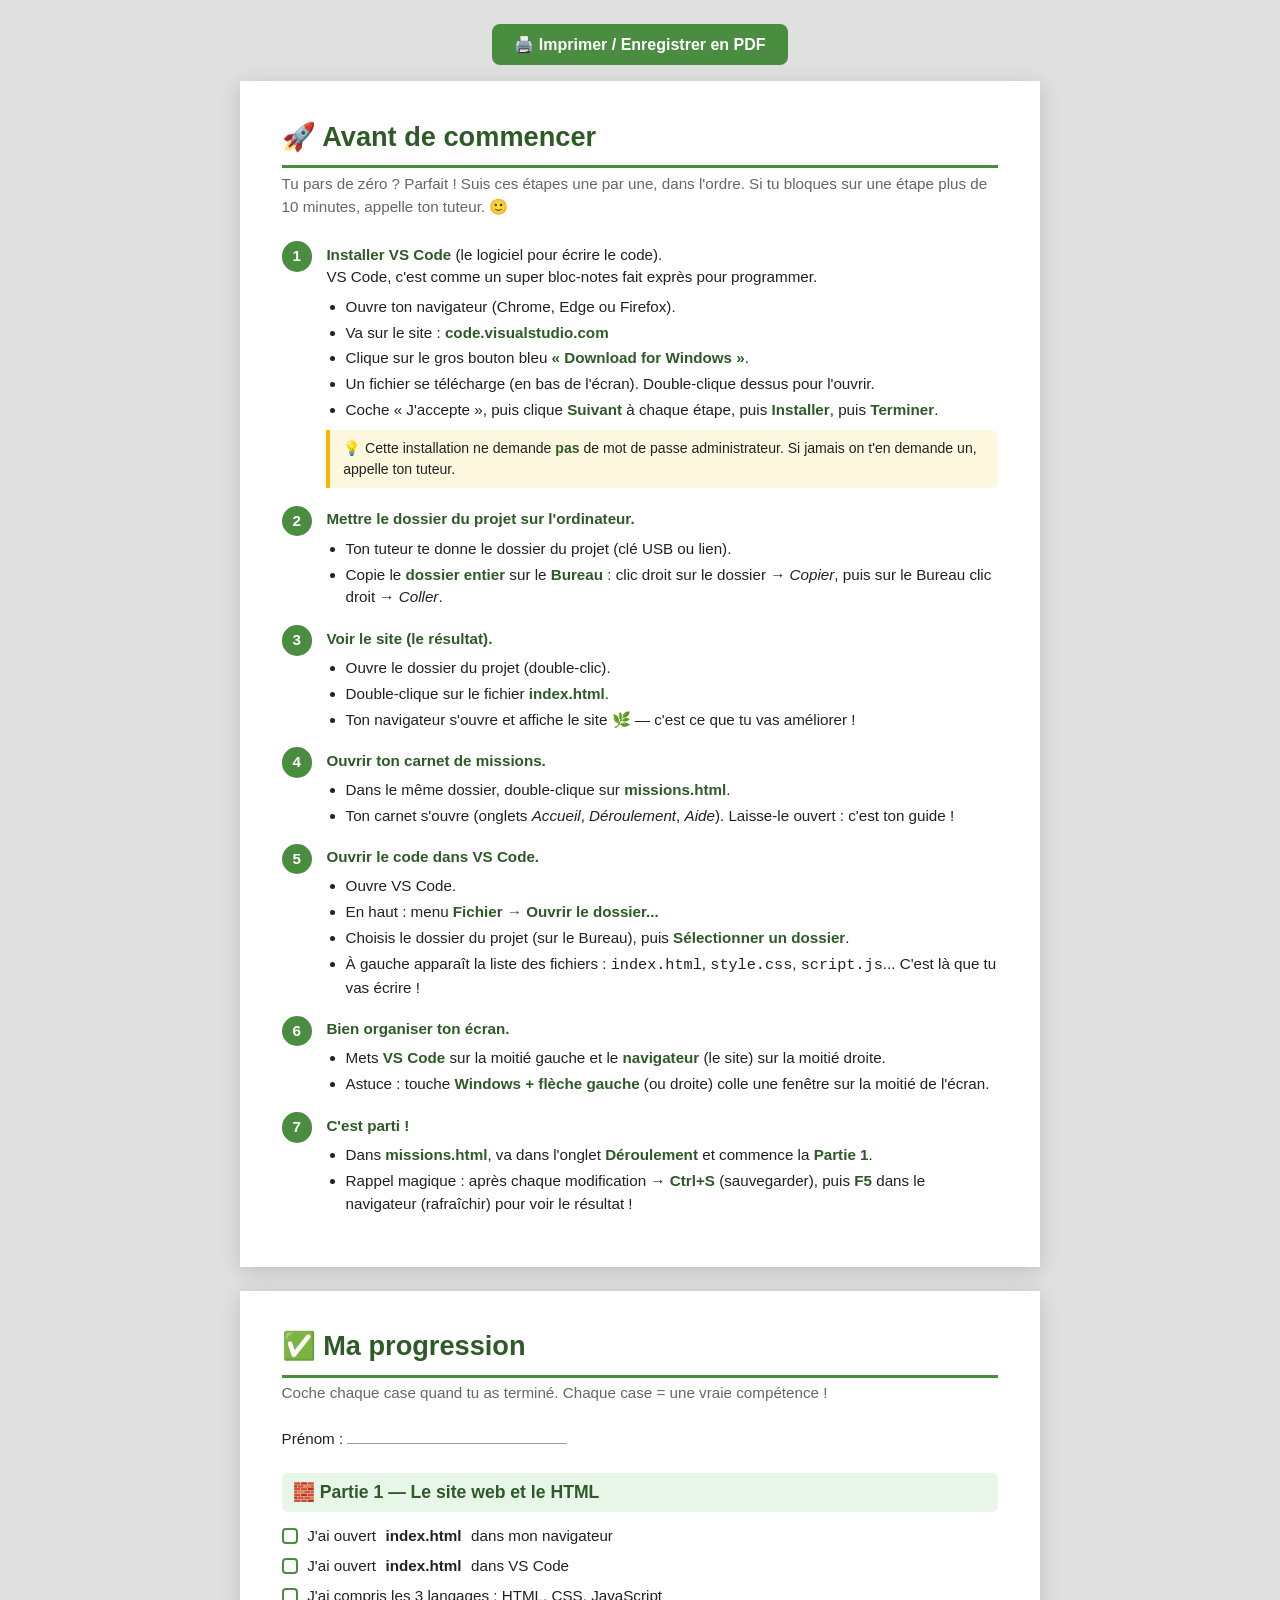
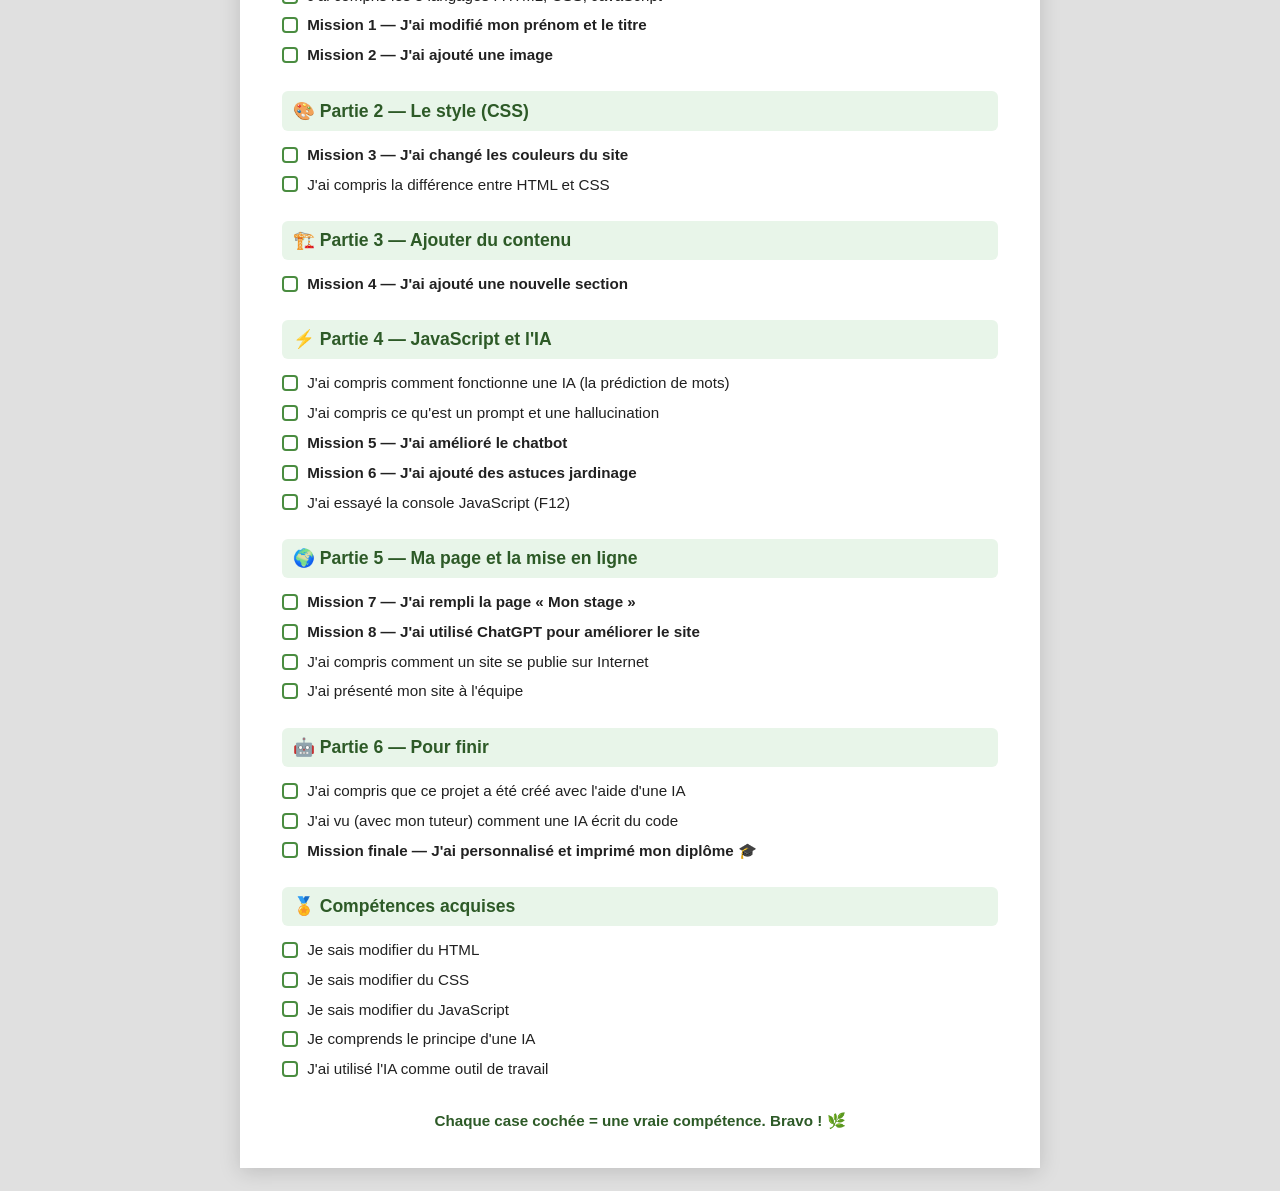
==== todo.html @ 69c8f62e "Site de stage LAJUS - version finale" ====
<!DOCTYPE html>
<html lang="fr">
<head>
  <meta charset="UTF-8" />
  <meta name="viewport" content="width=device-width, initial-scale=1.0" />
  <title>Ma progression — Stage Paysage &amp; IA</title>
  <style>
    :root {
      --vert-fonce: #2d5a27;
      --vert-moyen: #4a8c40;
      --vert-pale: #e8f5e9;
      --texte: #212121;
    }
    * { margin: 0; padding: 0; box-sizing: border-box; }
    body {
      font-family: -apple-system, "Segoe UI", Roboto, Arial, sans-serif;
      color: var(--texte);
      background: #e0e0e0;
      line-height: 1.5;
    }
    .page {
      background: #fff;
      max-width: 800px;
      margin: 1.5rem auto;
      padding: 2.2rem 2.6rem;
      box-shadow: 0 4px 20px rgba(0,0,0,0.15);
    }
    .barre-print {
      max-width: 800px;
      margin: 1.5rem auto -0.5rem;
      text-align: center;
    }
    .barre-print button {
      background: var(--vert-moyen);
      color: #fff; border: none;
      padding: 0.7rem 1.4rem; border-radius: 8px;
      font-size: 1rem; cursor: pointer; font-weight: 600;
    }
    h1 {
      color: var(--vert-fonce);
      font-size: 1.7rem;
      border-bottom: 3px solid var(--vert-moyen);
      padding-bottom: 0.5rem;
    }
    .sous-titre { color: #666; font-size: 0.95rem; margin: 0.3rem 0 1.4rem; }
    .nom-ligne { margin: 0 0 1.4rem; font-size: 0.95rem; }
    .nom-ligne span { border-bottom: 1px solid #999; display: inline-block; min-width: 220px; }
    h2 {
      color: var(--vert-fonce);
      font-size: 1.1rem;
      background: var(--vert-pale);
      padding: 0.4rem 0.7rem;
      border-radius: 6px;
      margin: 1.3rem 0 0.6rem;
    }
    ul { list-style: none; }
    li {
      display: flex; align-items: flex-start; gap: 0.6rem;
      padding: 0.22rem 0; font-size: 0.95rem;
    }
    .box {
      flex-shrink: 0;
      width: 16px; height: 16px;
      border: 2px solid var(--vert-moyen);
      border-radius: 4px;
      margin-top: 0.18rem;
    }
    li.cle { font-weight: 600; }
    .pied { margin-top: 1.6rem; text-align: center; color: var(--vert-fonce); font-weight: 600; font-size: 0.95rem; }

    /* Guide de démarrage (étapes numérotées) */
    .guide { list-style: none; counter-reset: etape; }
    .guide > li {
      counter-increment: etape;
      display: block;
      position: relative;
      padding: 0.15rem 0 0.7rem 2.8rem;
      font-size: 0.95rem;
    }
    .guide > li::before {
      content: counter(etape);
      position: absolute; left: 0; top: 0;
      width: 1.9rem; height: 1.9rem;
      background: var(--vert-moyen); color: #fff;
      border-radius: 50%;
      display: flex; align-items: center; justify-content: center;
      font-weight: 700; font-size: 0.95rem;
      -webkit-print-color-adjust: exact; print-color-adjust: exact;
    }
    .guide > li strong { color: var(--vert-fonce); }
    .guide ul { list-style: disc; margin: 0.3rem 0 0.2rem 1.2rem; }
    .guide ul li { display: list-item; padding: 0.1rem 0; gap: 0; }
    .astuce {
      background: #fff8e1; border-left: 4px solid #ffb300;
      padding: 0.5rem 0.8rem; border-radius: 0 6px 6px 0;
      margin: 0.4rem 0; font-size: 0.88rem;
      -webkit-print-color-adjust: exact; print-color-adjust: exact;
    }

    @media print {
      body { background: #fff; }
      .barre-print { display: none; }
      .page { box-shadow: none; margin: 0; max-width: none; padding: 0.5cm 1cm; }
      h2 { -webkit-print-color-adjust: exact; print-color-adjust: exact; }
      .box { -webkit-print-color-adjust: exact; print-color-adjust: exact; }
    }
    @page { size: A4; margin: 1.2cm; }
  </style>
</head>
<body>

  <div class="barre-print">
    <button onclick="window.print()">🖨️ Imprimer / Enregistrer en PDF</button>
  </div>

  <div class="page">
    <h1>🚀 Avant de commencer</h1>
    <p class="sous-titre">Tu pars de zéro ? Parfait ! Suis ces étapes une par une, dans l'ordre. Si tu bloques sur une étape plus de 10 minutes, appelle ton tuteur. 🙂</p>

    <ol class="guide">
      <li>
        <strong>Installer VS Code</strong> (le logiciel pour écrire le code).<br>
        VS Code, c'est comme un super bloc-notes fait exprès pour programmer.
        <ul>
          <li>Ouvre ton navigateur (Chrome, Edge ou Firefox).</li>
          <li>Va sur le site : <strong>code.visualstudio.com</strong></li>
          <li>Clique sur le gros bouton bleu <strong>« Download for Windows »</strong>.</li>
          <li>Un fichier se télécharge (en bas de l'écran). Double-clique dessus pour l'ouvrir.</li>
          <li>Coche « J'accepte », puis clique <strong>Suivant</strong> à chaque étape, puis <strong>Installer</strong>, puis <strong>Terminer</strong>.</li>
        </ul>
        <p class="astuce">💡 Cette installation ne demande <strong>pas</strong> de mot de passe administrateur. Si jamais on t'en demande un, appelle ton tuteur.</p>
      </li>

      <li>
        <strong>Mettre le dossier du projet sur l'ordinateur.</strong>
        <ul>
          <li>Ton tuteur te donne le dossier du projet (clé USB ou lien).</li>
          <li>Copie le <strong>dossier entier</strong> sur le <strong>Bureau</strong> : clic droit sur le dossier → <em>Copier</em>, puis sur le Bureau clic droit → <em>Coller</em>.</li>
        </ul>
      </li>

      <li>
        <strong>Voir le site (le résultat).</strong>
        <ul>
          <li>Ouvre le dossier du projet (double-clic).</li>
          <li>Double-clique sur le fichier <strong>index.html</strong>.</li>
          <li>Ton navigateur s'ouvre et affiche le site 🌿 — c'est ce que tu vas améliorer !</li>
        </ul>
      </li>

      <li>
        <strong>Ouvrir ton carnet de missions.</strong>
        <ul>
          <li>Dans le même dossier, double-clique sur <strong>missions.html</strong>.</li>
          <li>Ton carnet s'ouvre (onglets <em>Accueil</em>, <em>Déroulement</em>, <em>Aide</em>). Laisse-le ouvert : c'est ton guide !</li>
        </ul>
      </li>

      <li>
        <strong>Ouvrir le code dans VS Code.</strong>
        <ul>
          <li>Ouvre VS Code.</li>
          <li>En haut : menu <strong>Fichier → Ouvrir le dossier...</strong></li>
          <li>Choisis le dossier du projet (sur le Bureau), puis <strong>Sélectionner un dossier</strong>.</li>
          <li>À gauche apparaît la liste des fichiers : <code>index.html</code>, <code>style.css</code>, <code>script.js</code>... C'est là que tu vas écrire !</li>
        </ul>
      </li>

      <li>
        <strong>Bien organiser ton écran.</strong>
        <ul>
          <li>Mets <strong>VS Code</strong> sur la moitié gauche et le <strong>navigateur</strong> (le site) sur la moitié droite.</li>
          <li>Astuce : touche <strong>Windows + flèche gauche</strong> (ou droite) colle une fenêtre sur la moitié de l'écran.</li>
        </ul>
      </li>

      <li>
        <strong>C'est parti !</strong>
        <ul>
          <li>Dans <strong>missions.html</strong>, va dans l'onglet <strong>Déroulement</strong> et commence la <strong>Partie 1</strong>.</li>
          <li>Rappel magique : après chaque modification → <strong>Ctrl+S</strong> (sauvegarder), puis <strong>F5</strong> dans le navigateur (rafraîchir) pour voir le résultat !</li>
        </ul>
      </li>
    </ol>
  </div>

  <div class="page" style="break-before: page;">
    <h1>✅ Ma progression</h1>
    <p class="sous-titre">Coche chaque case quand tu as terminé. Chaque case = une vraie compétence !</p>
    <p class="nom-ligne">Prénom : <span></span></p>

    <h2>🧱 Partie 1 — Le site web et le HTML</h2>
    <ul>
      <li><span class="box"></span> J'ai ouvert <strong>index.html</strong> dans mon navigateur</li>
      <li><span class="box"></span> J'ai ouvert <strong>index.html</strong> dans VS Code</li>
      <li><span class="box"></span> J'ai compris les 3 langages : HTML, CSS, JavaScript</li>
      <li class="cle"><span class="box"></span> Mission 1 — J'ai modifié mon prénom et le titre</li>
      <li class="cle"><span class="box"></span> Mission 2 — J'ai ajouté une image</li>
    </ul>

    <h2>🎨 Partie 2 — Le style (CSS)</h2>
    <ul>
      <li class="cle"><span class="box"></span> Mission 3 — J'ai changé les couleurs du site</li>
      <li><span class="box"></span> J'ai compris la différence entre HTML et CSS</li>
    </ul>

    <h2>🏗️ Partie 3 — Ajouter du contenu</h2>
    <ul>
      <li class="cle"><span class="box"></span> Mission 4 — J'ai ajouté une nouvelle section</li>
    </ul>

    <h2>⚡ Partie 4 — JavaScript et l'IA</h2>
    <ul>
      <li><span class="box"></span> J'ai compris comment fonctionne une IA (la prédiction de mots)</li>
      <li><span class="box"></span> J'ai compris ce qu'est un prompt et une hallucination</li>
      <li class="cle"><span class="box"></span> Mission 5 — J'ai amélioré le chatbot</li>
      <li class="cle"><span class="box"></span> Mission 6 — J'ai ajouté des astuces jardinage</li>
      <li><span class="box"></span> J'ai essayé la console JavaScript (F12)</li>
    </ul>

    <h2>🌍 Partie 5 — Ma page et la mise en ligne</h2>
    <ul>
      <li class="cle"><span class="box"></span> Mission 7 — J'ai rempli la page « Mon stage »</li>
      <li class="cle"><span class="box"></span> Mission 8 — J'ai utilisé ChatGPT pour améliorer le site</li>
      <li><span class="box"></span> J'ai compris comment un site se publie sur Internet</li>
      <li><span class="box"></span> J'ai présenté mon site à l'équipe</li>
    </ul>

    <h2>🤖 Partie 6 — Pour finir</h2>
    <ul>
      <li><span class="box"></span> J'ai compris que ce projet a été créé avec l'aide d'une IA</li>
      <li><span class="box"></span> J'ai vu (avec mon tuteur) comment une IA écrit du code</li>
      <li class="cle"><span class="box"></span> Mission finale — J'ai personnalisé et imprimé mon diplôme 🎓</li>
    </ul>

    <h2>🏅 Compétences acquises</h2>
    <ul>
      <li><span class="box"></span> Je sais modifier du HTML</li>
      <li><span class="box"></span> Je sais modifier du CSS</li>
      <li><span class="box"></span> Je sais modifier du JavaScript</li>
      <li><span class="box"></span> Je comprends le principe d'une IA</li>
      <li><span class="box"></span> J'ai utilisé l'IA comme outil de travail</li>
    </ul>

    <p class="pied">Chaque case cochée = une vraie compétence. Bravo ! 🌿</p>
  </div>

</body>
</html>
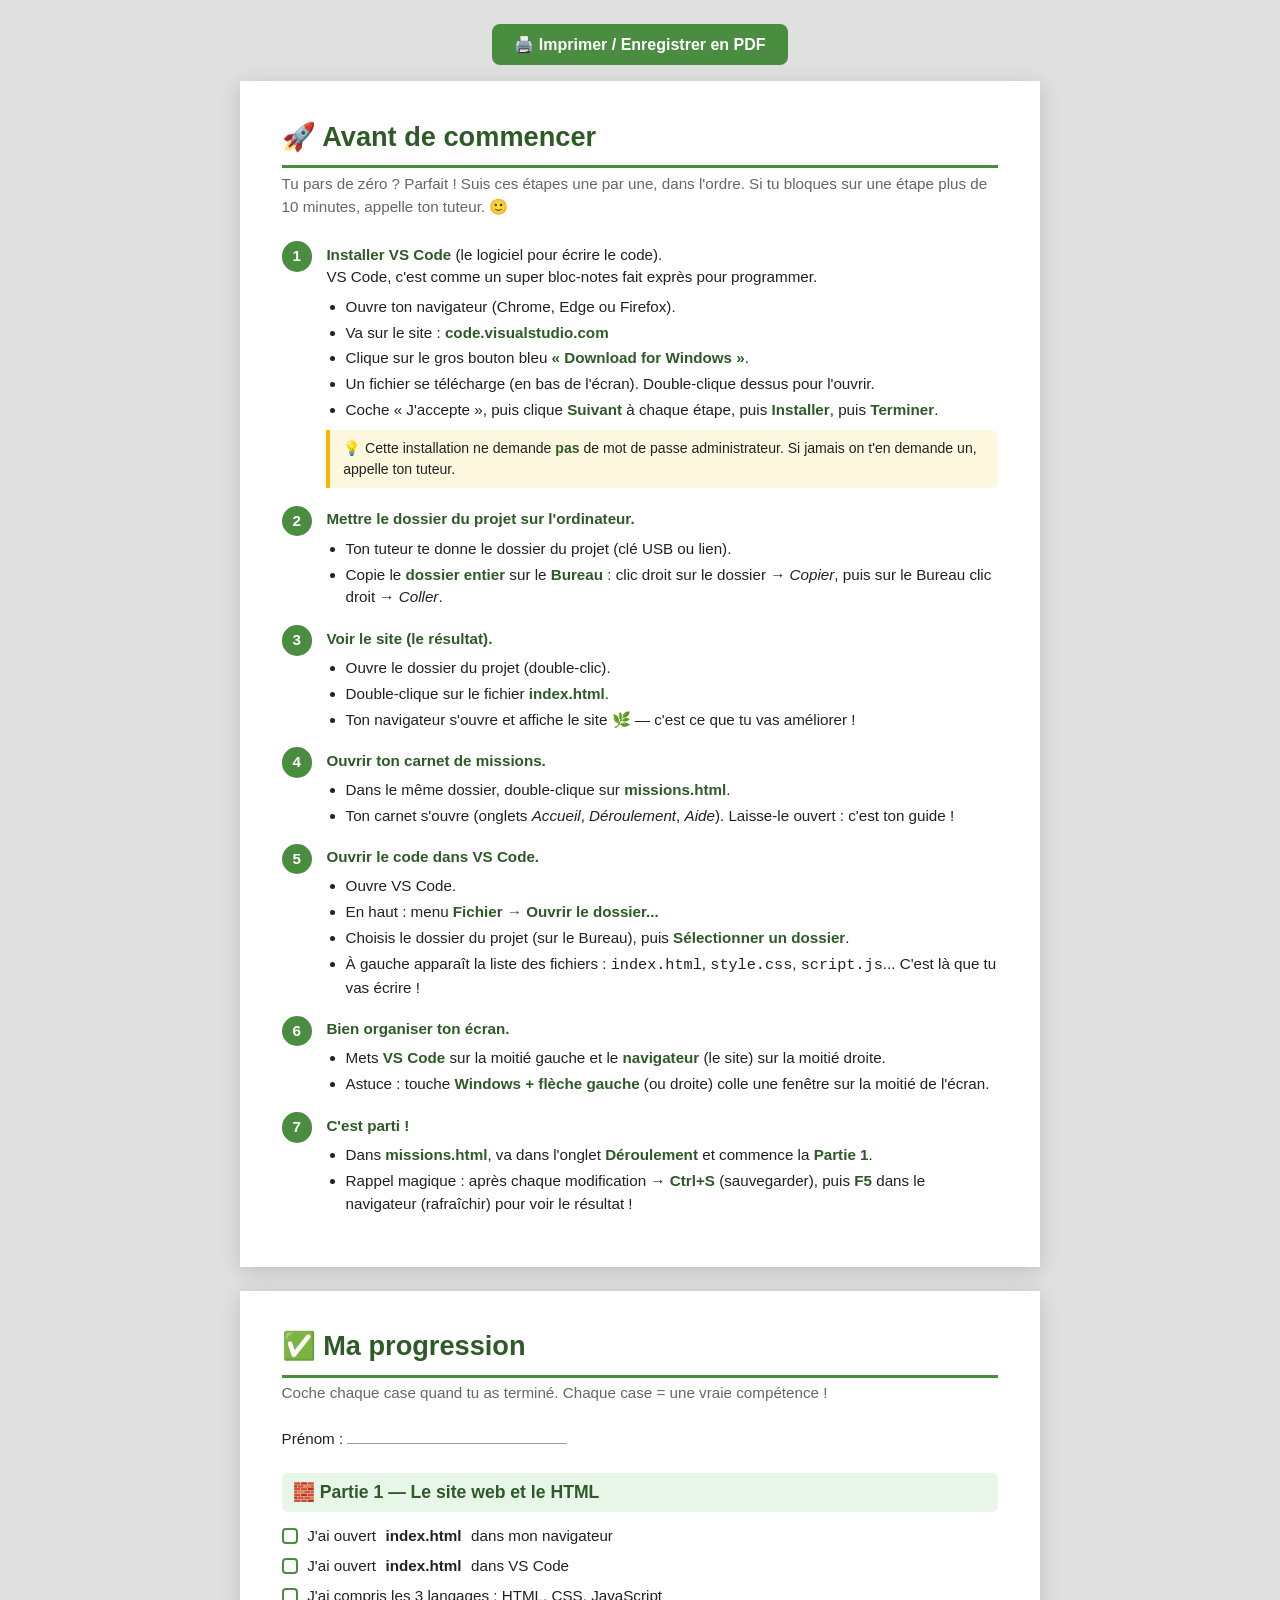
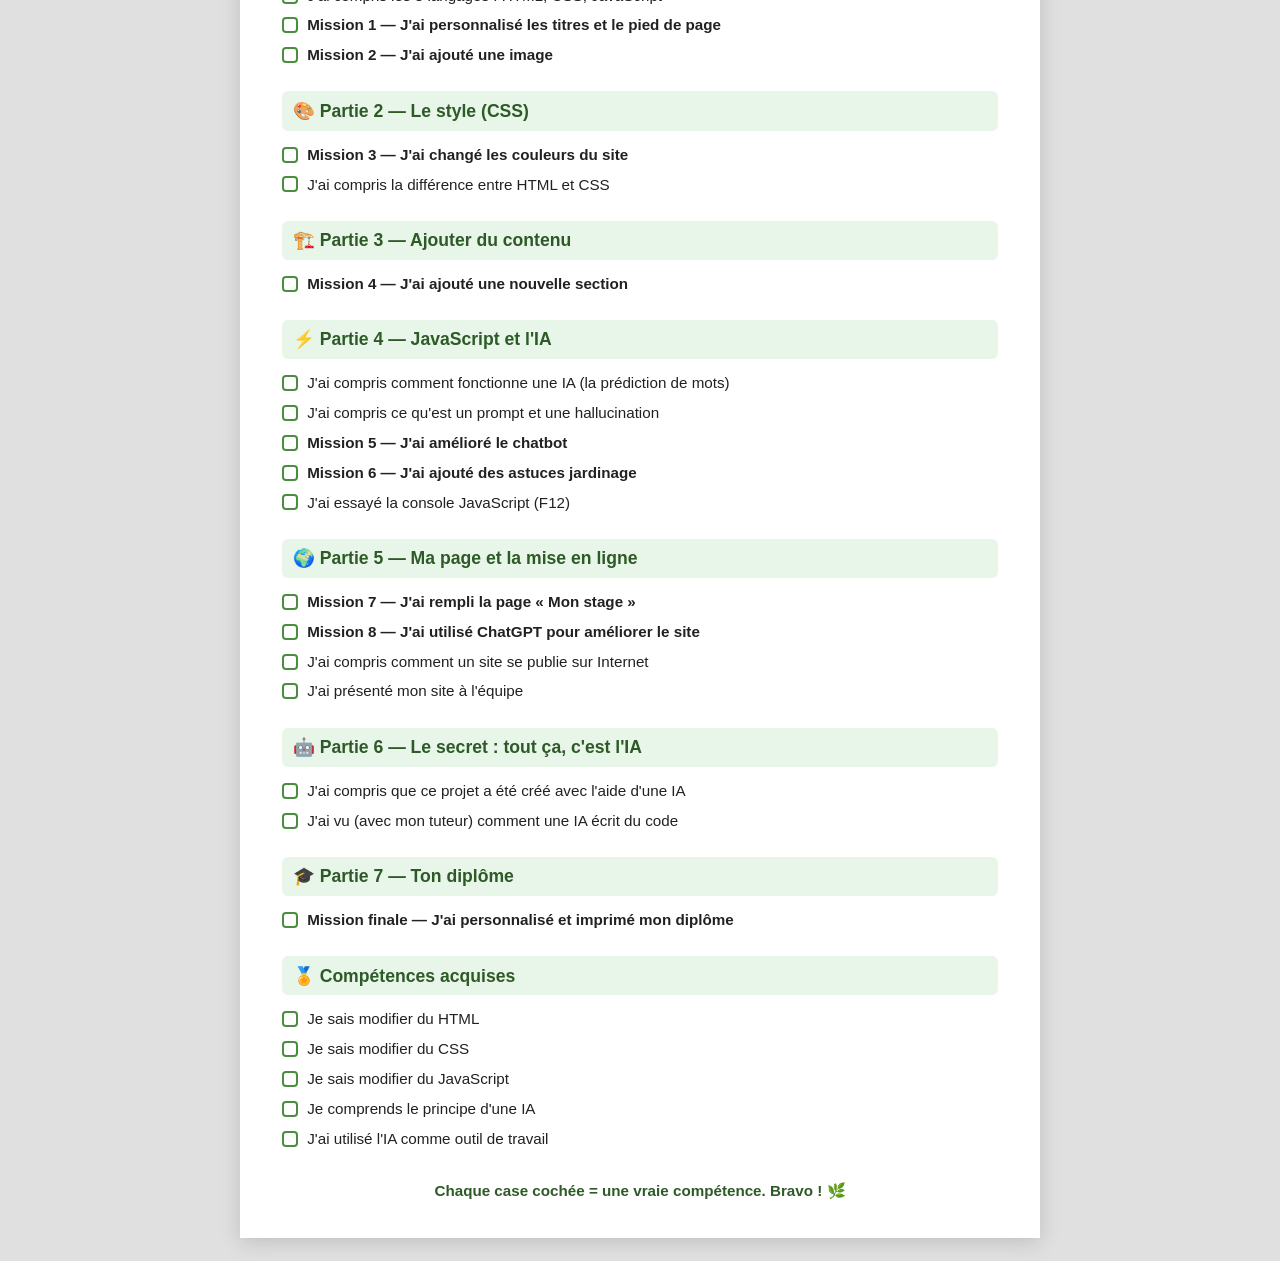
==== commit 5f8686d3: "todo" ====
--- a/todo.html
+++ b/todo.html
@@ -3,7 +3,7 @@
 <head>
   <meta charset="UTF-8" />
   <meta name="viewport" content="width=device-width, initial-scale=1.0" />
-  <title>Ma progression — Stage Paysage &amp; IA</title>
+  <title>Ma progression — Stage LAJUS</title>
   <style>
     :root {
       --vert-fonce: #2d5a27;
@@ -194,7 +194,7 @@
       <li><span class="box"></span> J'ai ouvert <strong>index.html</strong> dans mon navigateur</li>
       <li><span class="box"></span> J'ai ouvert <strong>index.html</strong> dans VS Code</li>
       <li><span class="box"></span> J'ai compris les 3 langages : HTML, CSS, JavaScript</li>
-      <li class="cle"><span class="box"></span> Mission 1 — J'ai modifié mon prénom et le titre</li>
+      <li class="cle"><span class="box"></span> Mission 1 — J'ai personnalisé les titres et le pied de page</li>
       <li class="cle"><span class="box"></span> Mission 2 — J'ai ajouté une image</li>
     </ul>
 
@@ -226,11 +226,15 @@
       <li><span class="box"></span> J'ai présenté mon site à l'équipe</li>
     </ul>
 
-    <h2>🤖 Partie 6 — Pour finir</h2>
+    <h2>🤖 Partie 6 — Le secret : tout ça, c'est l'IA</h2>
     <ul>
       <li><span class="box"></span> J'ai compris que ce projet a été créé avec l'aide d'une IA</li>
       <li><span class="box"></span> J'ai vu (avec mon tuteur) comment une IA écrit du code</li>
-      <li class="cle"><span class="box"></span> Mission finale — J'ai personnalisé et imprimé mon diplôme 🎓</li>
+    </ul>
+
+    <h2>🎓 Partie 7 — Ton diplôme</h2>
+    <ul>
+      <li class="cle"><span class="box"></span> Mission finale — J'ai personnalisé et imprimé mon diplôme</li>
     </ul>
 
     <h2>🏅 Compétences acquises</h2>
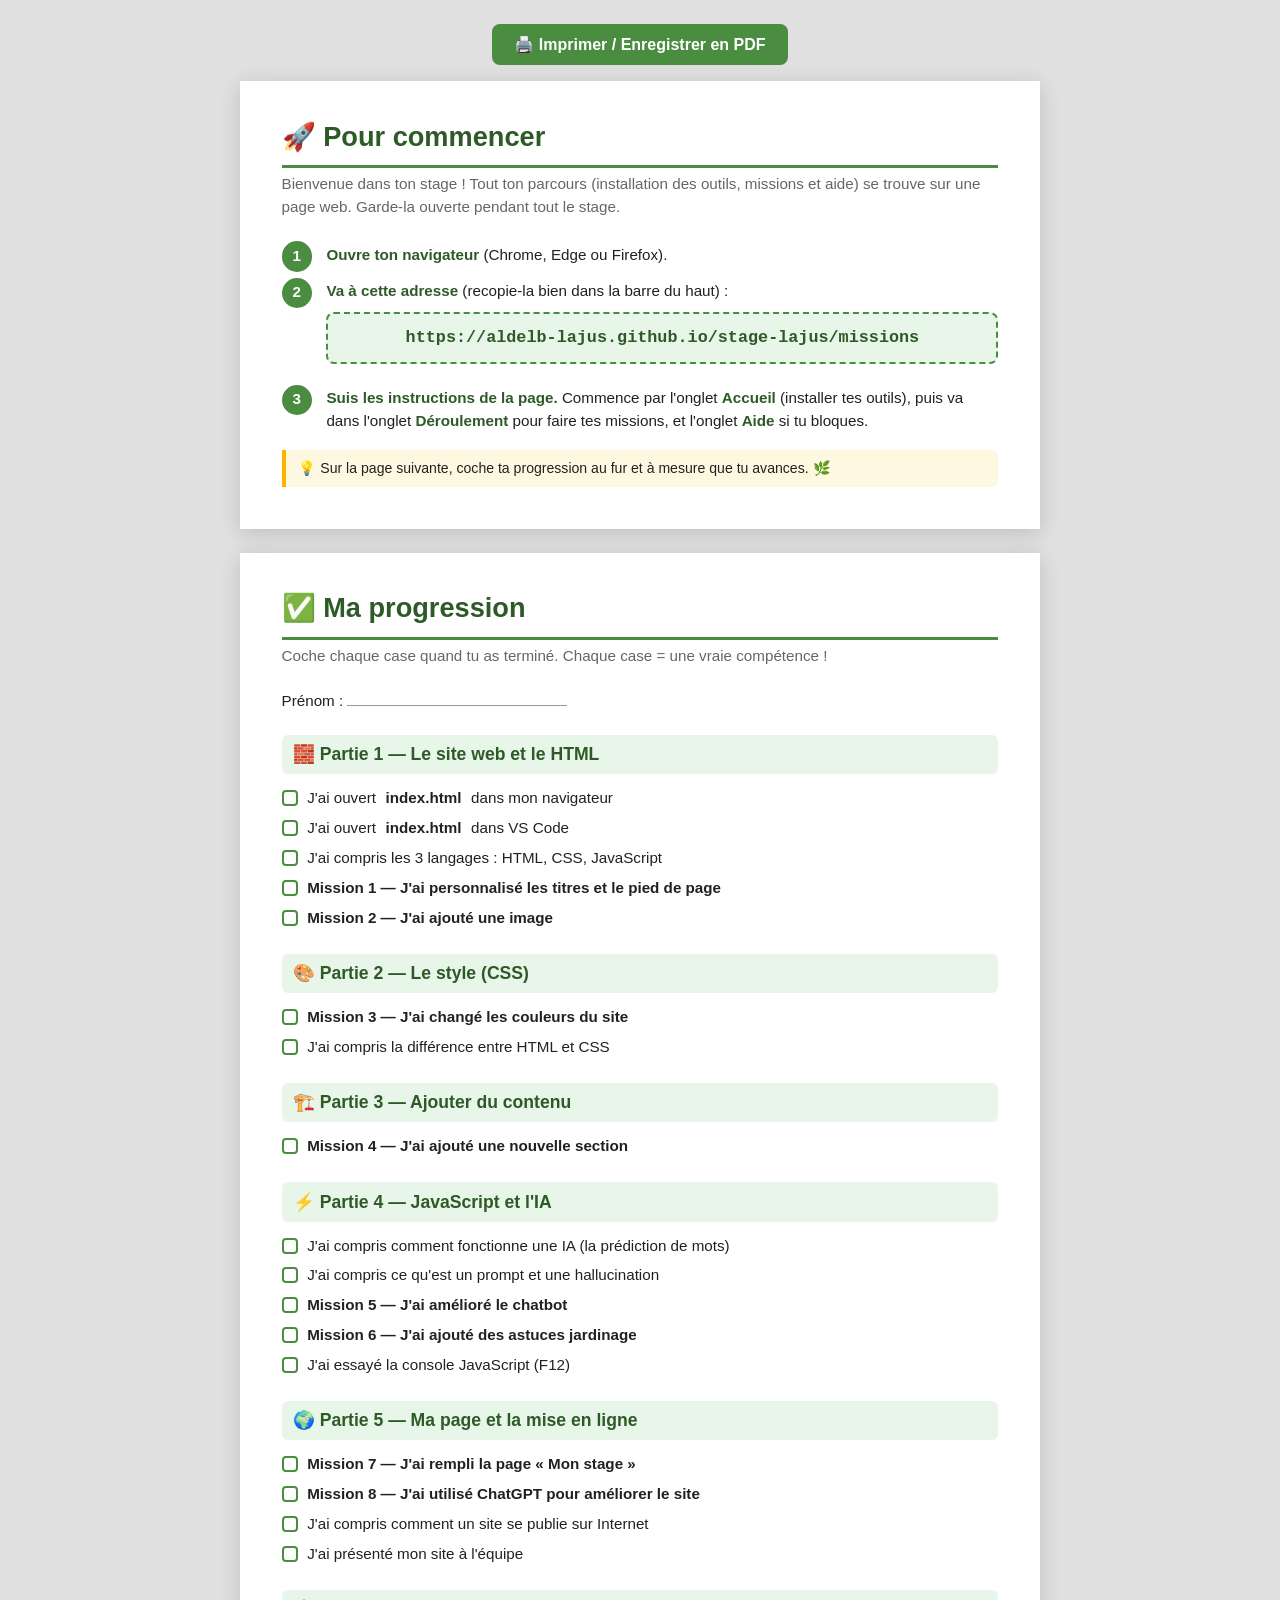
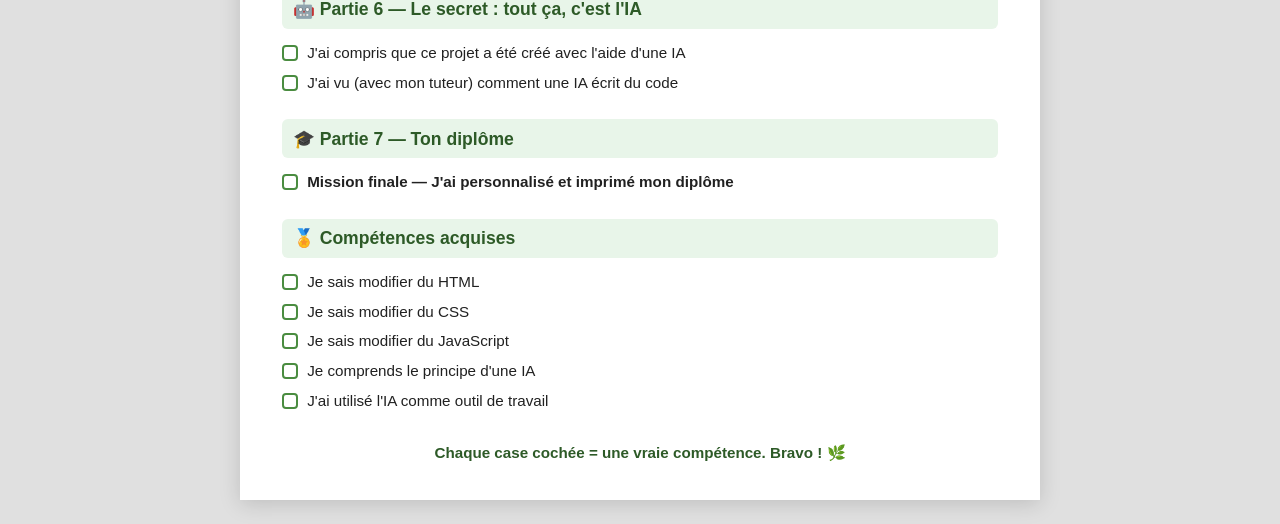
==== commit 9e27cf9f: "update vs code info" ====
--- a/todo.html
+++ b/todo.html
@@ -96,6 +96,21 @@
       margin: 0.4rem 0; font-size: 0.88rem;
       -webkit-print-color-adjust: exact; print-color-adjust: exact;
     }
+    .url {
+      display: block;
+      background: var(--vert-pale);
+      border: 2px dashed var(--vert-moyen);
+      border-radius: 8px;
+      padding: 0.7rem 1rem;
+      margin: 0.6rem 0;
+      font-family: "Consolas", "Courier New", monospace;
+      font-size: 1.05rem;
+      font-weight: 700;
+      color: var(--vert-fonce);
+      word-break: break-all;
+      text-align: center;
+      -webkit-print-color-adjust: exact; print-color-adjust: exact;
+    }
 
     @media print {
       body { background: #fff; }
@@ -114,74 +129,20 @@
   </div>
 
   <div class="page">
-    <h1>🚀 Avant de commencer</h1>
-    <p class="sous-titre">Tu pars de zéro ? Parfait ! Suis ces étapes une par une, dans l'ordre. Si tu bloques sur une étape plus de 10 minutes, appelle ton tuteur. 🙂</p>
+    <h1>🚀 Pour commencer</h1>
+    <p class="sous-titre">Bienvenue dans ton stage ! Tout ton parcours (installation des outils, missions et aide) se trouve sur une page web. Garde-la ouverte pendant tout le stage.</p>
 
     <ol class="guide">
+      <li><strong>Ouvre ton navigateur</strong> (Chrome, Edge ou Firefox).</li>
       <li>
-        <strong>Installer VS Code</strong> (le logiciel pour écrire le code).<br>
-        VS Code, c'est comme un super bloc-notes fait exprès pour programmer.
-        <ul>
-          <li>Ouvre ton navigateur (Chrome, Edge ou Firefox).</li>
-          <li>Va sur le site : <strong>code.visualstudio.com</strong></li>
-          <li>Clique sur le gros bouton bleu <strong>« Download for Windows »</strong>.</li>
-          <li>Un fichier se télécharge (en bas de l'écran). Double-clique dessus pour l'ouvrir.</li>
-          <li>Coche « J'accepte », puis clique <strong>Suivant</strong> à chaque étape, puis <strong>Installer</strong>, puis <strong>Terminer</strong>.</li>
-        </ul>
-        <p class="astuce">💡 Cette installation ne demande <strong>pas</strong> de mot de passe administrateur. Si jamais on t'en demande un, appelle ton tuteur.</p>
+        <strong>Va à cette adresse</strong> (recopie-la bien dans la barre du haut) :
+        <span class="url">https://aldelb-lajus.github.io/stage-lajus/missions</span>
       </li>
-
       <li>
-        <strong>Mettre le dossier du projet sur l'ordinateur.</strong>
-        <ul>
-          <li>Ton tuteur te donne le dossier du projet (clé USB ou lien).</li>
-          <li>Copie le <strong>dossier entier</strong> sur le <strong>Bureau</strong> : clic droit sur le dossier → <em>Copier</em>, puis sur le Bureau clic droit → <em>Coller</em>.</li>
-        </ul>
-      </li>
-
-      <li>
-        <strong>Voir le site (le résultat).</strong>
-        <ul>
-          <li>Ouvre le dossier du projet (double-clic).</li>
-          <li>Double-clique sur le fichier <strong>index.html</strong>.</li>
-          <li>Ton navigateur s'ouvre et affiche le site 🌿 — c'est ce que tu vas améliorer !</li>
-        </ul>
-      </li>
-
-      <li>
-        <strong>Ouvrir ton carnet de missions.</strong>
-        <ul>
-          <li>Dans le même dossier, double-clique sur <strong>missions.html</strong>.</li>
-          <li>Ton carnet s'ouvre (onglets <em>Accueil</em>, <em>Déroulement</em>, <em>Aide</em>). Laisse-le ouvert : c'est ton guide !</li>
-        </ul>
-      </li>
-
-      <li>
-        <strong>Ouvrir le code dans VS Code.</strong>
-        <ul>
-          <li>Ouvre VS Code.</li>
-          <li>En haut : menu <strong>Fichier → Ouvrir le dossier...</strong></li>
-          <li>Choisis le dossier du projet (sur le Bureau), puis <strong>Sélectionner un dossier</strong>.</li>
-          <li>À gauche apparaît la liste des fichiers : <code>index.html</code>, <code>style.css</code>, <code>script.js</code>... C'est là que tu vas écrire !</li>
-        </ul>
-      </li>
-
-      <li>
-        <strong>Bien organiser ton écran.</strong>
-        <ul>
-          <li>Mets <strong>VS Code</strong> sur la moitié gauche et le <strong>navigateur</strong> (le site) sur la moitié droite.</li>
-          <li>Astuce : touche <strong>Windows + flèche gauche</strong> (ou droite) colle une fenêtre sur la moitié de l'écran.</li>
-        </ul>
-      </li>
-
-      <li>
-        <strong>C'est parti !</strong>
-        <ul>
-          <li>Dans <strong>missions.html</strong>, va dans l'onglet <strong>Déroulement</strong> et commence la <strong>Partie 1</strong>.</li>
-          <li>Rappel magique : après chaque modification → <strong>Ctrl+S</strong> (sauvegarder), puis <strong>F5</strong> dans le navigateur (rafraîchir) pour voir le résultat !</li>
-        </ul>
+        <strong>Suis les instructions de la page.</strong> Commence par l'onglet <strong>Accueil</strong> (installer tes outils), puis va dans l'onglet <strong>Déroulement</strong> pour faire tes missions, et l'onglet <strong>Aide</strong> si tu bloques.
       </li>
     </ol>
+    <p class="astuce">💡 Sur la page suivante, coche ta progression au fur et à mesure que tu avances. 🌿</p>
   </div>
 
   <div class="page" style="break-before: page;">
